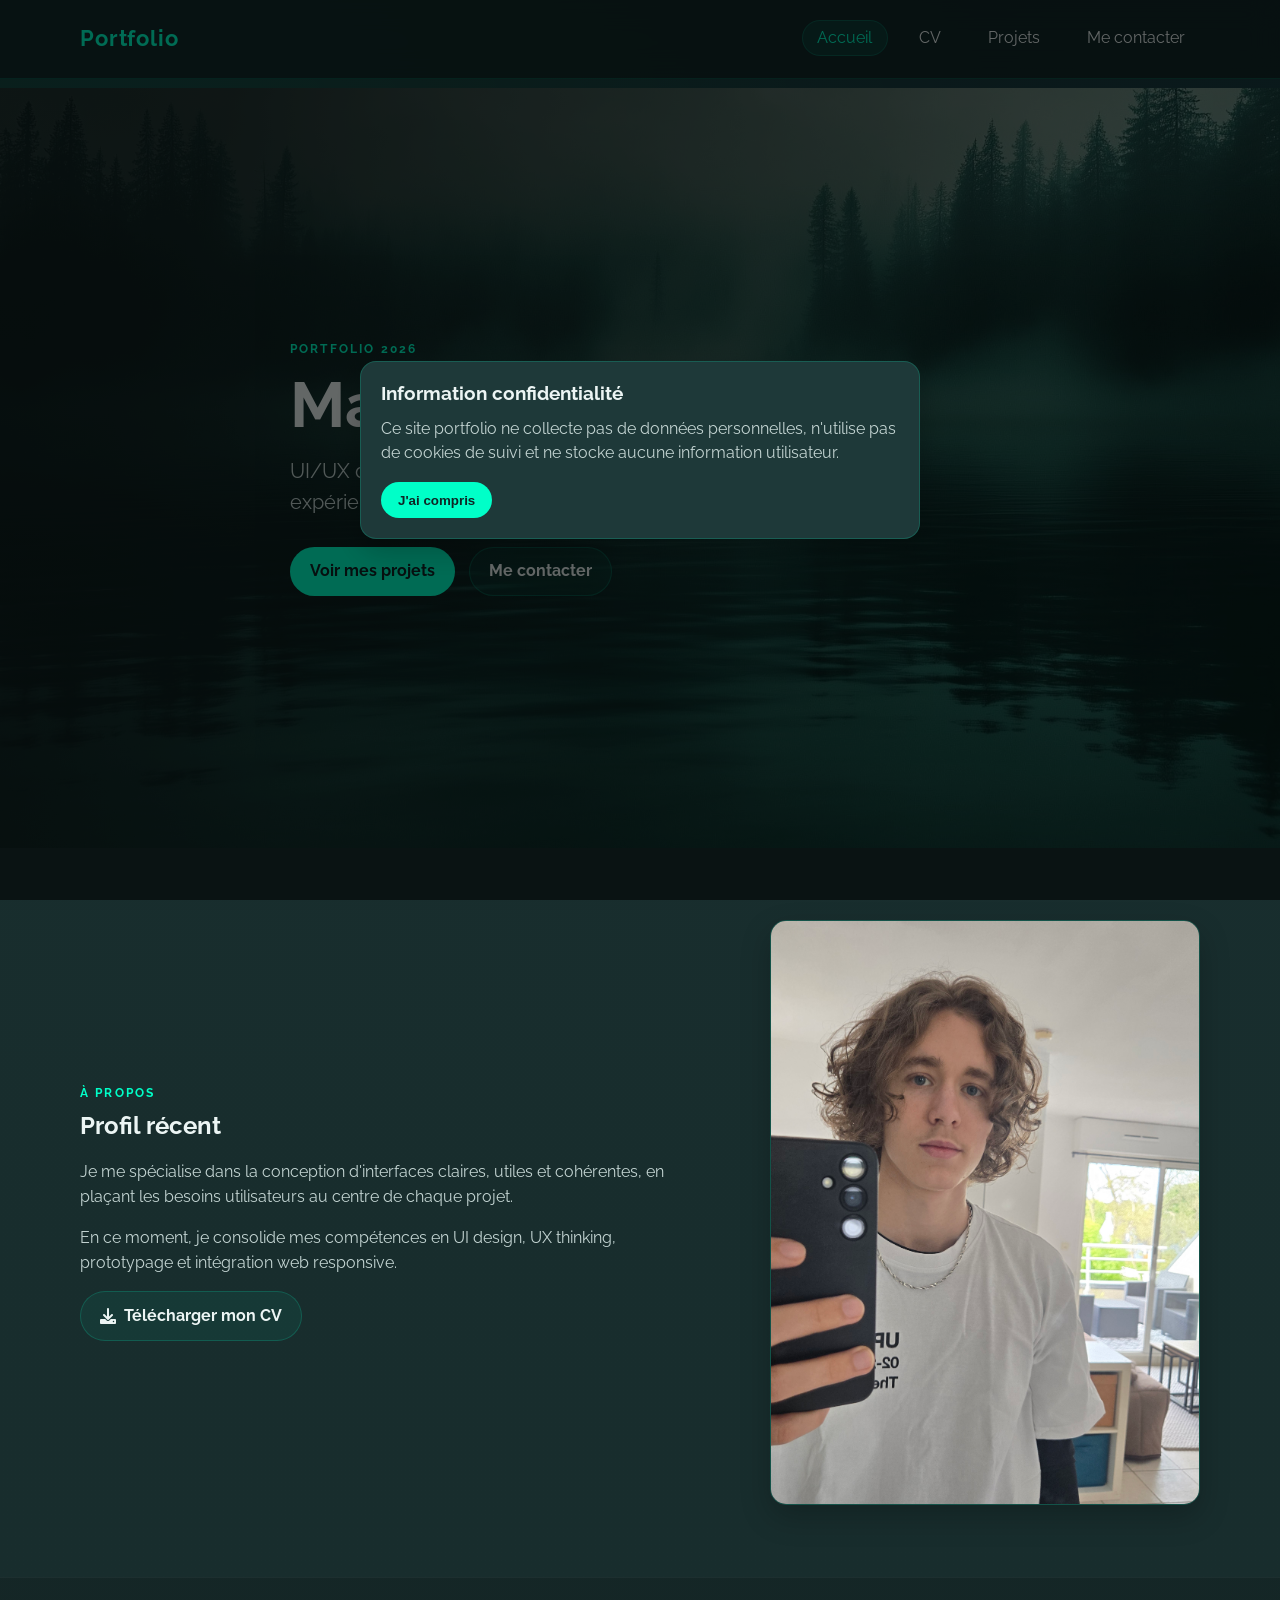
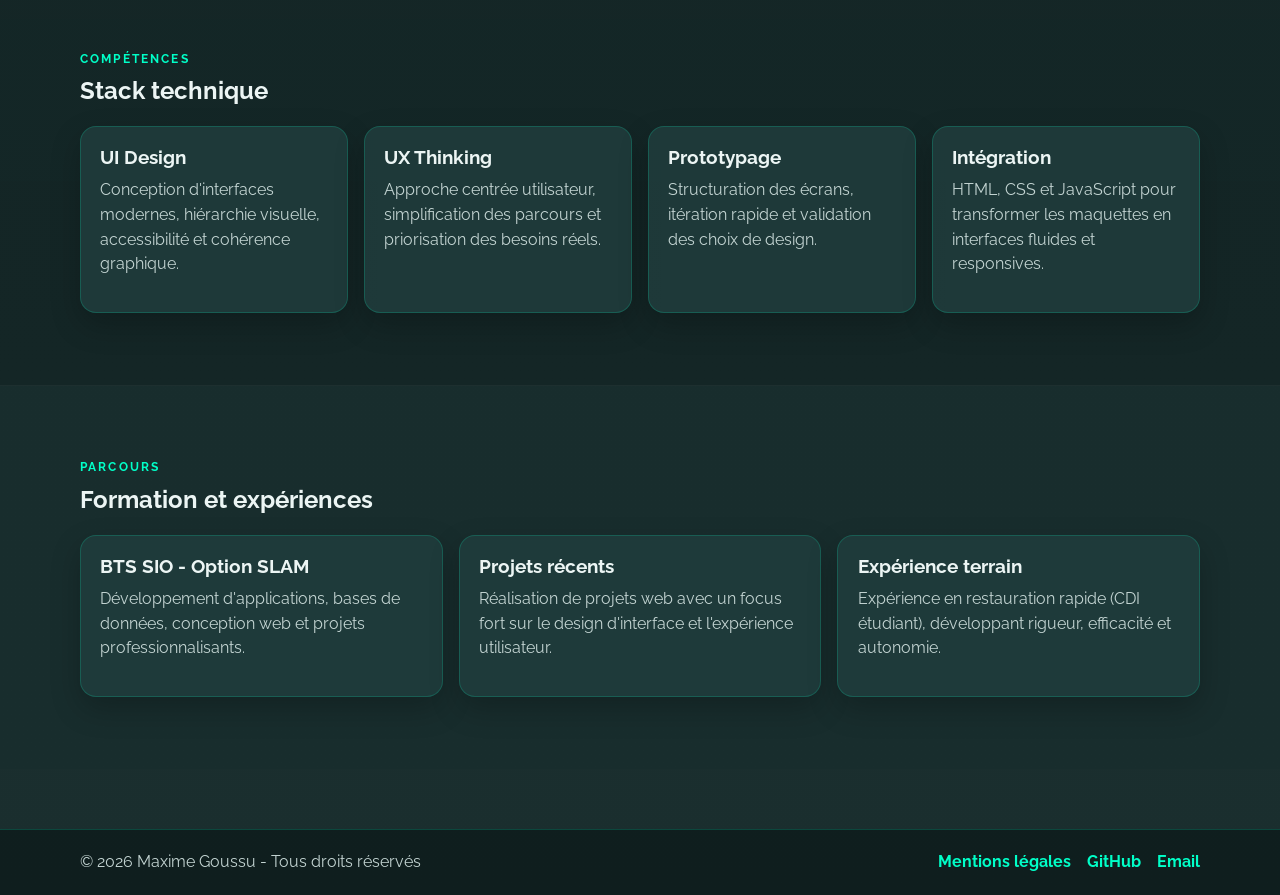
==== index.html @ c1e6940e "Portfolio" ====
﻿<!DOCTYPE html>
<html lang="fr">
<head>
    <meta charset="UTF-8">
    <meta name="viewport" content="width=device-width, initial-scale=1.0">
    <meta name="description" content="Portfolio de Maxime Goussu, UI/UX designer en formation BTS SIO SLAM : projets, compétences et contact.">
    <title>Portfolio | Maxime Goussu</title>
    <link rel="shortcut icon" href="images/logo_simple.ico" type="image/x-icon">
    <link rel="stylesheet" href="styles.css">
    <link rel="stylesheet" href="https://cdnjs.cloudflare.com/ajax/libs/font-awesome/6.0.0/css/all.min.css">
    <script src="site.js" defer></script>
</head>
<body class="page-home">
    <header id="site-header"></header>

    <main>
        <section class="hero">
            <div class="hero-overlay"></div>
            <div class="container hero-content">
                <p class="eyebrow">Portfolio 2026</p>
                <h1>Maxime Goussu</h1>
                <p class="hero-subtitle">
                    UI/UX designer en parcours BTS SIO option SLAM, orienté expérience utilisateur, design d'interface et prototypage moderne.
                </p>
                <div class="hero-actions">
                    <a href="projets.html" class="btn btn-primary">Voir mes projets</a>
                    <a href="contact.html" class="btn btn-secondary">Me contacter</a>
                </div>
            </div>
        </section>

        <section class="section">
            <div class="container split-layout">
                <div>
                    <p class="eyebrow">À propos</p>
                    <h2>Profil récent</h2>
                    <p>
                        Je me spécialise dans la conception d'interfaces claires, utiles et cohérentes, en plaçant les besoins
                        utilisateurs au centre de chaque projet.
                    </p>
                    <p>
                        En ce moment, je consolide mes compétences en UI design, UX thinking, prototypage et intégration web responsive.
                    </p>
                    <a href="downloads/CV_Maxime_Goussu.pdf" download="CV_Maxime_Goussu.pdf" class="btn btn-secondary">
                        <i class="fas fa-download" aria-hidden="true"></i> Télécharger mon CV
                    </a>
                </div>
                <div class="profile-visual">
                    <img src="images/20250505_182228.jpg" alt="Photo de Maxime Goussu">
                </div>
            </div>
        </section>

        <section class="section section-alt">
            <div class="container">
                <p class="eyebrow">Compétences</p>
                <h2>Stack technique</h2>
                <div class="cards-grid">
                    <article class="card">
                        <h3>UI Design</h3>
                        <p>Conception d'interfaces modernes, hiérarchie visuelle, accessibilité et cohérence graphique.</p>
                    </article>
                    <article class="card">
                        <h3>UX Thinking</h3>
                        <p>Approche centrée utilisateur, simplification des parcours et priorisation des besoins réels.</p>
                    </article>
                    <article class="card">
                        <h3>Prototypage</h3>
                        <p>Structuration des écrans, itération rapide et validation des choix de design.</p>
                    </article>
                    <article class="card">
                        <h3>Intégration</h3>
                        <p>HTML, CSS et JavaScript pour transformer les maquettes en interfaces fluides et responsives.</p>
                    </article>
                </div>
            </div>
        </section>

        <section class="section">
            <div class="container">
                <p class="eyebrow">Parcours</p>
                <h2>Formation et expériences</h2>
                <div class="timeline">
                    <article>
                        <h3>BTS SIO - Option SLAM</h3>
                        <p>Développement d'applications, bases de données, conception web et projets professionnalisants.</p>
                    </article>
                    <article>
                        <h3>Projets récents</h3>
                        <p>Réalisation de projets web avec un focus fort sur le design d'interface et l'expérience utilisateur.</p>
                    </article>
                    <article>
                        <h3>Expérience terrain</h3>
                        <p>Expérience en restauration rapide (CDI étudiant), développant rigueur, efficacité et autonomie.</p>
                    </article>
                </div>
            </div>
        </section>
    </main>
</body>
</html>
---- styles.css ----
﻿@font-face {
    font-family: "Raleway";
    src: url("fonts/Raleway/static/Raleway-Regular.ttf") format("truetype");
    font-weight: 400;
    font-style: normal;
}

@font-face {
    font-family: "Raleway";
    src: url("fonts/Raleway/static/Raleway-Bold.ttf") format("truetype");
    font-weight: 700;
    font-style: normal;
}

:root {
    --panel: rgba(33, 61, 61, 0.84);
    --text: #ecf5f4;
    --muted: #c3d4d2;
    --accent: #00ffc8;
    --border: rgba(0, 255, 200, 0.18);
    --shadow: 0 12px 30px rgba(0, 0, 0, 0.22);
    --radius: 16px;
}

* {
    box-sizing: border-box;
}

html,
body {
    margin: 0;
    padding: 0;
}

body {
    font-family: "Raleway", "Segoe UI", sans-serif;
    color: var(--text);
    background:
        radial-gradient(circle at 10% 10%, rgba(0, 255, 200, 0.14), transparent 35%),
        radial-gradient(circle at 90% 20%, rgba(0, 170, 255, 0.12), transparent 36%),
        linear-gradient(180deg, #193434 0%, #1c3131 45%, #1a2e2e 100%);
    min-height: 100vh;
    line-height: 1.55;
}

a {
    color: inherit;
}

.container {
    width: min(1120px, 92%);
    margin: 0 auto;
}

main {
    padding-top: 88px;
}

h1,
h2,
h3 {
    margin-top: 0;
    line-height: 1.2;
}

p {
    margin: 0 0 1rem;
    color: var(--muted);
}

.eyebrow {
    margin-bottom: 0.55rem;
    color: var(--accent);
    text-transform: uppercase;
    letter-spacing: 0.18em;
    font-size: 0.75rem;
    font-weight: 700;
}

.section {
    padding: 72px 0;
}

.section-alt {
    background: linear-gradient(180deg, rgba(12, 28, 28, 0.35), rgba(12, 28, 28, 0.15));
    border-top: 1px solid rgba(255, 255, 255, 0.04);
    border-bottom: 1px solid rgba(255, 255, 255, 0.04);
}

.site-header {
    position: fixed;
    inset: 0 0 auto 0;
    z-index: 1000;
    background: rgba(15, 34, 34, 0.74);
    backdrop-filter: blur(14px);
    border-bottom: 1px solid var(--border);
}


.nav-shell {
    min-height: 78px;
    display: flex;
    align-items: center;
    justify-content: space-between;
    gap: 1rem;
}

.brand {
    text-decoration: none;
    font-weight: 700;
    font-size: clamp(1.1rem, 2.5vw, 1.35rem);
    letter-spacing: 0.04em;
    color: var(--accent);
}

.main-nav ul {
    margin: 0;
    padding: 0;
    list-style: none;
    display: flex;
    gap: 1rem;
}

.main-nav a {
    text-decoration: none;
    color: var(--text);
    border: 1px solid transparent;
    border-radius: 999px;
    padding: 0.45rem 0.9rem;
    transition: all 0.22s ease;
}

.main-nav a:hover,
.main-nav a.is-active {
    border-color: var(--border);
    background: rgba(0, 255, 200, 0.09);
    color: var(--accent);
}

.menu-toggle {
    display: none;
    border: 1px solid var(--border);
    background: transparent;
    border-radius: 12px;
    padding: 0.6rem;
    cursor: pointer;
}

.menu-toggle span {
    display: block;
    width: 20px;
    height: 2px;
    margin: 4px 0;
    background: var(--text);
}

.hero {
    position: relative;
    min-height: min(760px, calc(100vh - 40px));
    display: flex;
    align-items: center;
    overflow: hidden;
    background-image: url("images/background.jpg");
    background-size: cover;
    background-position: center;
    background-attachment: fixed;
}

.hero-overlay {
    position: absolute;
    inset: 0;
    background:
        linear-gradient(110deg, rgba(15, 30, 30, 0.86) 15%, rgba(15, 30, 30, 0.33) 75%),
        linear-gradient(0deg, rgba(0, 255, 200, 0.09), rgba(0, 255, 200, 0.04));
}

.hero-content {
    position: relative;
    z-index: 1;
    padding: 2rem 0;
    max-width: 700px;
    animation: rise-in 0.8s ease-out;
}

.hero h1 {
    font-size: clamp(2rem, 6vw, 4rem);
    margin-bottom: 0.75rem;
}

.hero-subtitle {
    max-width: 620px;
    font-size: clamp(1rem, 2.2vw, 1.25rem);
    margin-bottom: 1.8rem;
}

.hero-actions {
    display: flex;
    flex-wrap: wrap;
    gap: 0.85rem;
}

.page-home .section {
    background: linear-gradient(180deg, rgba(24, 45, 45, 0.97), rgba(24, 45, 45, 0.99));
}

.page-home .section-alt {
    background: linear-gradient(180deg, rgba(20, 38, 38, 0.98), rgba(20, 38, 38, 1));
}

.btn {
    display: inline-flex;
    align-items: center;
    gap: 0.5rem;
    text-decoration: none;
    border-radius: 999px;
    padding: 0.7rem 1.2rem;
    font-weight: 700;
    border: 1px solid transparent;
    transition: all 0.22s ease;
}

.btn-primary {
    color: #0f2525;
    background: var(--accent);
}

.btn-primary:hover {
    background: #68ffe0;
}

.btn-secondary {
    color: var(--text);
    border-color: var(--border);
    background: rgba(0, 255, 200, 0.06);
}

.btn-secondary:hover {
    background: rgba(0, 255, 200, 0.15);
    color: var(--accent);
}

.split-layout {
    display: grid;
    grid-template-columns: 1.2fr 1fr;
    gap: 2rem;
    align-items: center;
}

.profile-visual img {
    width: 100%;
    max-width: 430px;
    border-radius: var(--radius);
    border: 1px solid var(--border);
    box-shadow: var(--shadow);
    display: block;
    margin-left: auto;
}

.cards-grid {
    display: grid;
    grid-template-columns: repeat(4, minmax(0, 1fr));
    gap: 1rem;
}

.card,
.project-card,
.contact-card,
.timeline article,
.legal-content article {
    background: var(--panel);
    border: 1px solid var(--border);
    border-radius: var(--radius);
    padding: 1.2rem;
    box-shadow: var(--shadow);
}

.card h3,
.project-card h3,
.contact-card h2,
.timeline h3,
.legal-content h2 {
    margin-bottom: 0.6rem;
}

.timeline {
    display: grid;
    grid-template-columns: repeat(3, minmax(0, 1fr));
    gap: 1rem;
}

.page-banner {
    padding: 74px 0 28px;
    background:
        linear-gradient(180deg, rgba(0, 255, 200, 0.12), rgba(0, 255, 200, 0.02)),
        rgba(17, 36, 36, 0.44);
    border-bottom: 1px solid var(--border);
}

.page-banner.compact {
    padding-bottom: 20px;
}

.page-banner h1 {
    margin-bottom: 0.8rem;
    font-size: clamp(1.9rem, 4.2vw, 3rem);
}

.projects-status {
    margin-bottom: 1.2rem;
    color: var(--accent);
    font-weight: 700;
}

.projects-grid {
    display: grid;
    grid-template-columns: repeat(2, minmax(0, 1fr));
    gap: 1rem;
}

.project-card {
    display: flex;
    flex-direction: column;
    gap: 0.8rem;
}

.project-meta {
    display: flex;
    gap: 0.7rem;
    flex-wrap: wrap;
    align-items: center;
}

.tag {
    display: inline-flex;
    border-radius: 999px;
    padding: 0.2rem 0.65rem;
    border: 1px solid var(--border);
    font-size: 0.82rem;
    color: var(--accent);
}

.updated-at {
    font-size: 0.85rem;
    color: var(--muted);
}

.project-link,
.contact-card a,
.legal-content a,
.footer-links a {
    color: var(--accent);
    text-decoration: none;
    font-weight: 700;
}

.project-link:hover,
.contact-card a:hover,
.legal-content a:hover,
.footer-links a:hover {
    color: #7dffea;
}

.contact-grid {
    display: grid;
    grid-template-columns: repeat(3, minmax(0, 1fr));
    gap: 1rem;
}

.contact-card h2 {
    font-size: 1.05rem;
    display: flex;
    align-items: center;
    gap: 0.45rem;
}

.cv-section {
    padding-top: 28px;
}

.cv-frame-wrapper {
    border: 1px solid var(--border);
    border-radius: var(--radius);
    overflow: hidden;
    box-shadow: var(--shadow);
    background: rgba(13, 30, 30, 0.92);
}

.cv-frame-wrapper iframe {
    width: 100%;
    height: 75vh;
    border: 0;
}

.legal-content {
    display: grid;
    gap: 1rem;
}

.site-footer {
    border-top: 1px solid var(--border);
    margin-top: 60px;
    background: rgba(13, 28, 28, 0.86);
}

.footer-content {
    display: flex;
    justify-content: space-between;
    align-items: center;
    gap: 1rem;
    padding: 20px 0;
    flex-wrap: wrap;
}

.footer-content p {
    margin: 0;
    color: var(--muted);
}

.footer-links {
    display: flex;
    gap: 1rem;
    align-items: center;
    flex-wrap: wrap;
}

.privacy-popup {
    position: fixed;
    inset: 0;
    background: rgba(0, 0, 0, 0.58);
    display: none;
    align-items: center;
    justify-content: center;
    padding: 1rem;
    z-index: 1200;
}

.privacy-popup.is-visible {
    display: flex;
    animation: fade-in 0.2s ease;
}

.privacy-card {
    width: min(560px, 100%);
    background: #1e3939;
    border: 1px solid var(--border);
    border-radius: var(--radius);
    box-shadow: var(--shadow);
    padding: 1.25rem;
}

.privacy-card h2 {
    margin-bottom: 0.75rem;
    font-size: 1.2rem;
}

.privacy-card p {
    margin-bottom: 1rem;
}

.privacy-card button {
    border: 1px solid transparent;
    background: var(--accent);
    color: #0f2525;
    border-radius: 999px;
    font-weight: 700;
    cursor: pointer;
    padding: 0.6rem 1rem;
}

.privacy-card button:hover {
    background: #67ffe0;
}

@keyframes rise-in {
    from {
        transform: translateY(16px);
        opacity: 0;
    }

    to {
        transform: translateY(0);
        opacity: 1;
    }
}

@keyframes fade-in {
    from {
        opacity: 0;
    }

    to {
        opacity: 1;
    }
}

@media (max-width: 980px) {
    .cards-grid,
    .timeline,
    .projects-grid,
    .contact-grid {
        grid-template-columns: repeat(2, minmax(0, 1fr));
    }

    .split-layout {
        grid-template-columns: 1fr;
    }

    .profile-visual img {
        margin: 0;
        max-width: 100%;
    }
}

@media (max-width: 760px) {
    main {
        padding-top: 74px;
    }

    .menu-toggle {
        display: inline-block;
    }

    .main-nav {
        position: absolute;
        left: 4%;
        right: 4%;
        top: 78px;
        border-radius: 14px;
        border: 1px solid var(--border);
        background: rgba(19, 38, 38, 0.97);
        display: none;
        padding: 0.7rem;
    }

    .main-nav.is-open {
        display: block;
    }

    .main-nav ul {
        flex-direction: column;
        gap: 0.45rem;
    }

    .main-nav a {
        display: block;
        width: 100%;
    }

    .hero {
        min-height: 80vh;
        background-attachment: scroll;
    }

    .section {
        padding: 58px 0;
    }

    .cards-grid,
    .timeline,
    .projects-grid,
    .contact-grid {
        grid-template-columns: 1fr;
    }

    .footer-content {
        align-items: flex-start;
    }
}
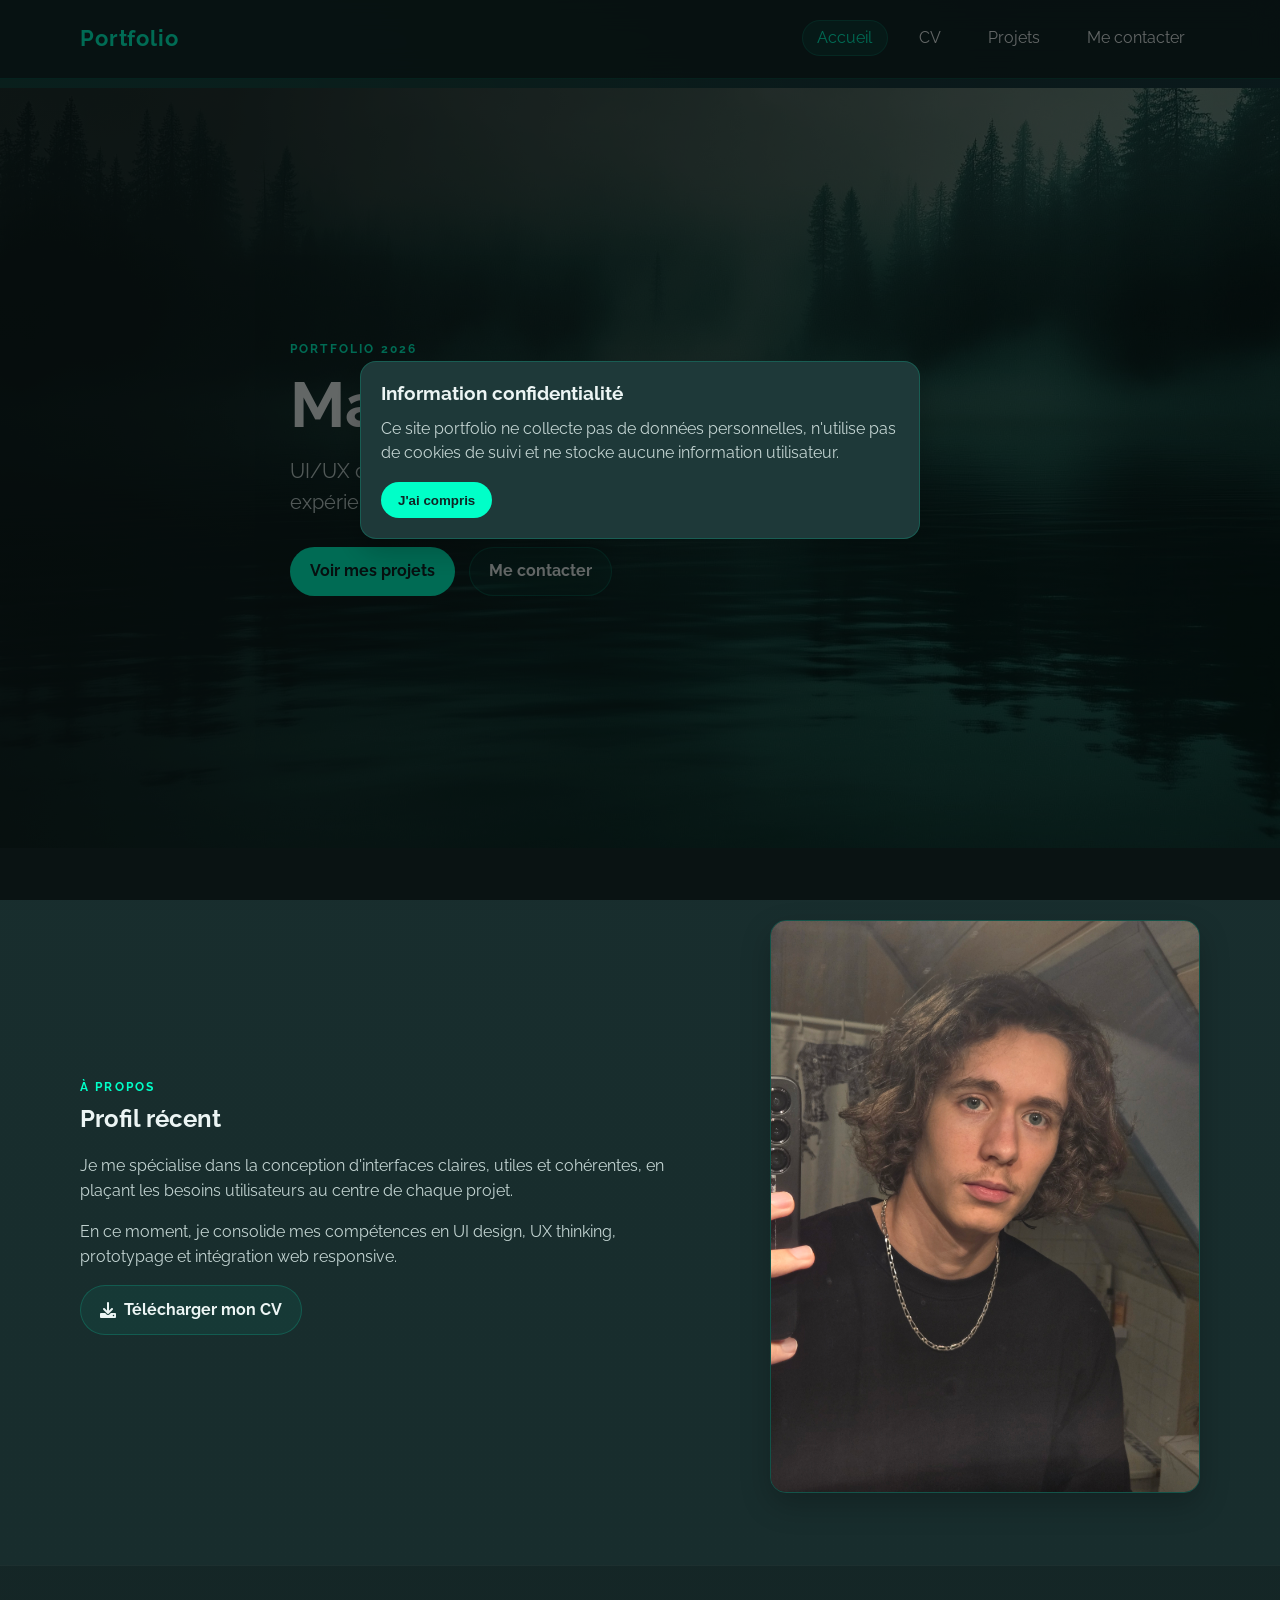
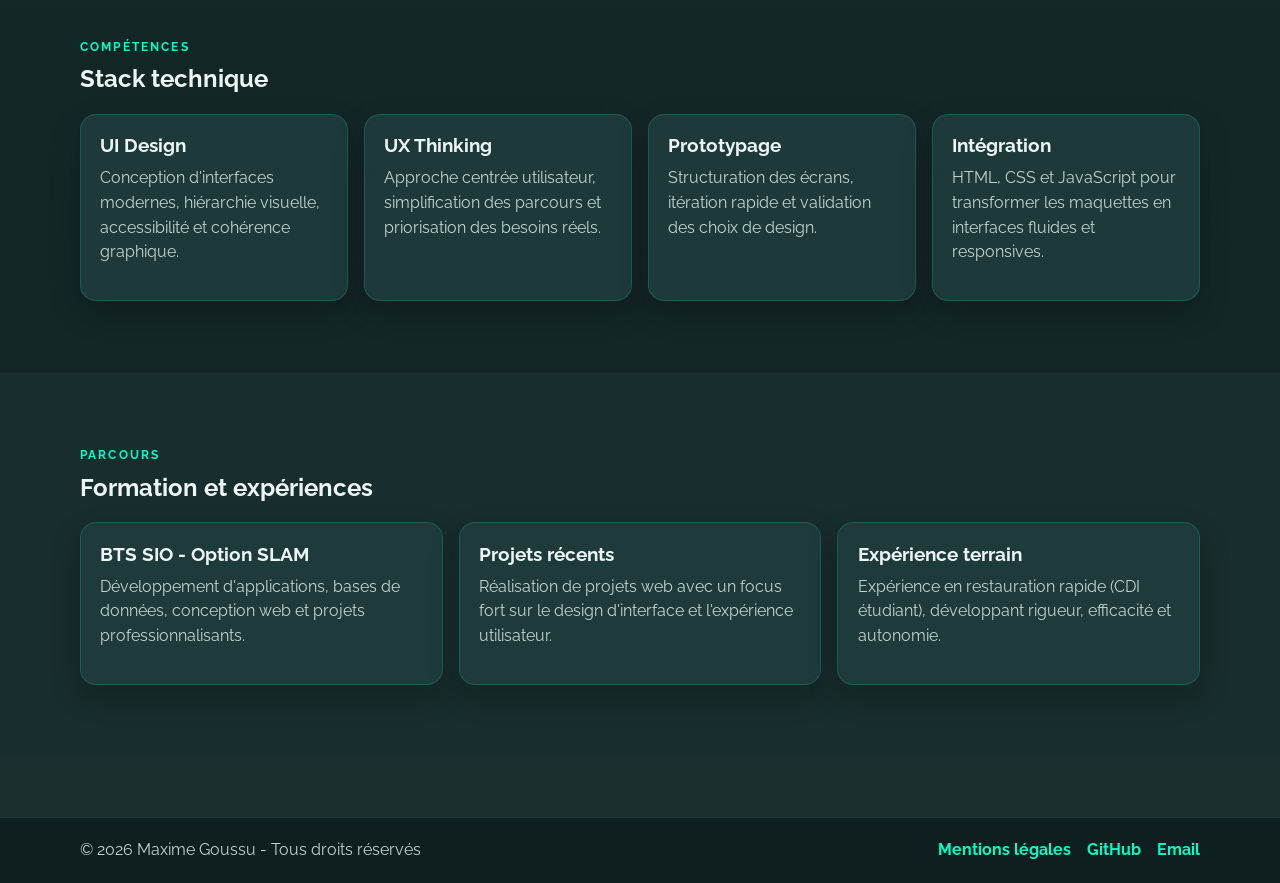
==== commit 84c640f4: "Nouveau logo + photo" ====
--- a/index.html
+++ b/index.html
@@ -46,7 +46,7 @@
                     </a>
                 </div>
                 <div class="profile-visual">
-                    <img src="images/20250505_182228.jpg" alt="Photo de Maxime Goussu">
+                    <img src="images/20251211_172142.jpg" alt="Photo de Maxime Goussu">
                 </div>
             </div>
         </section>
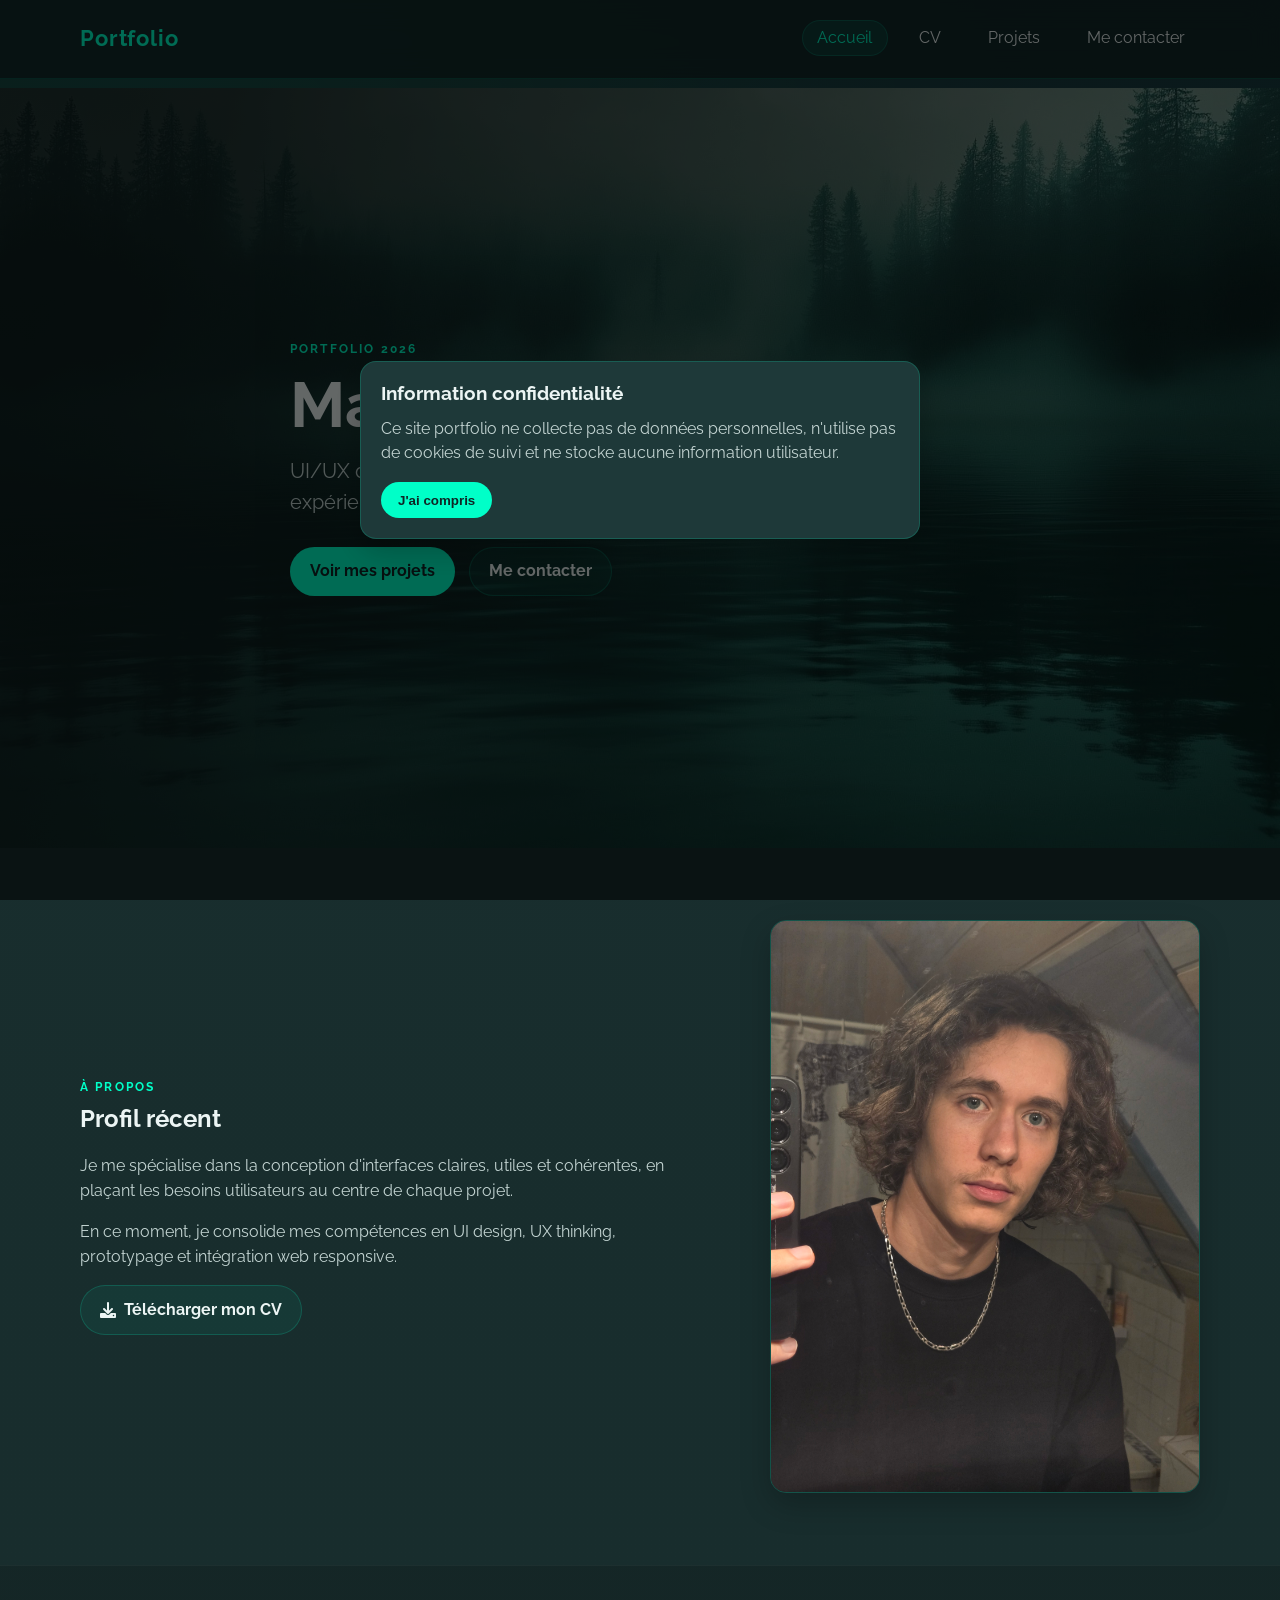
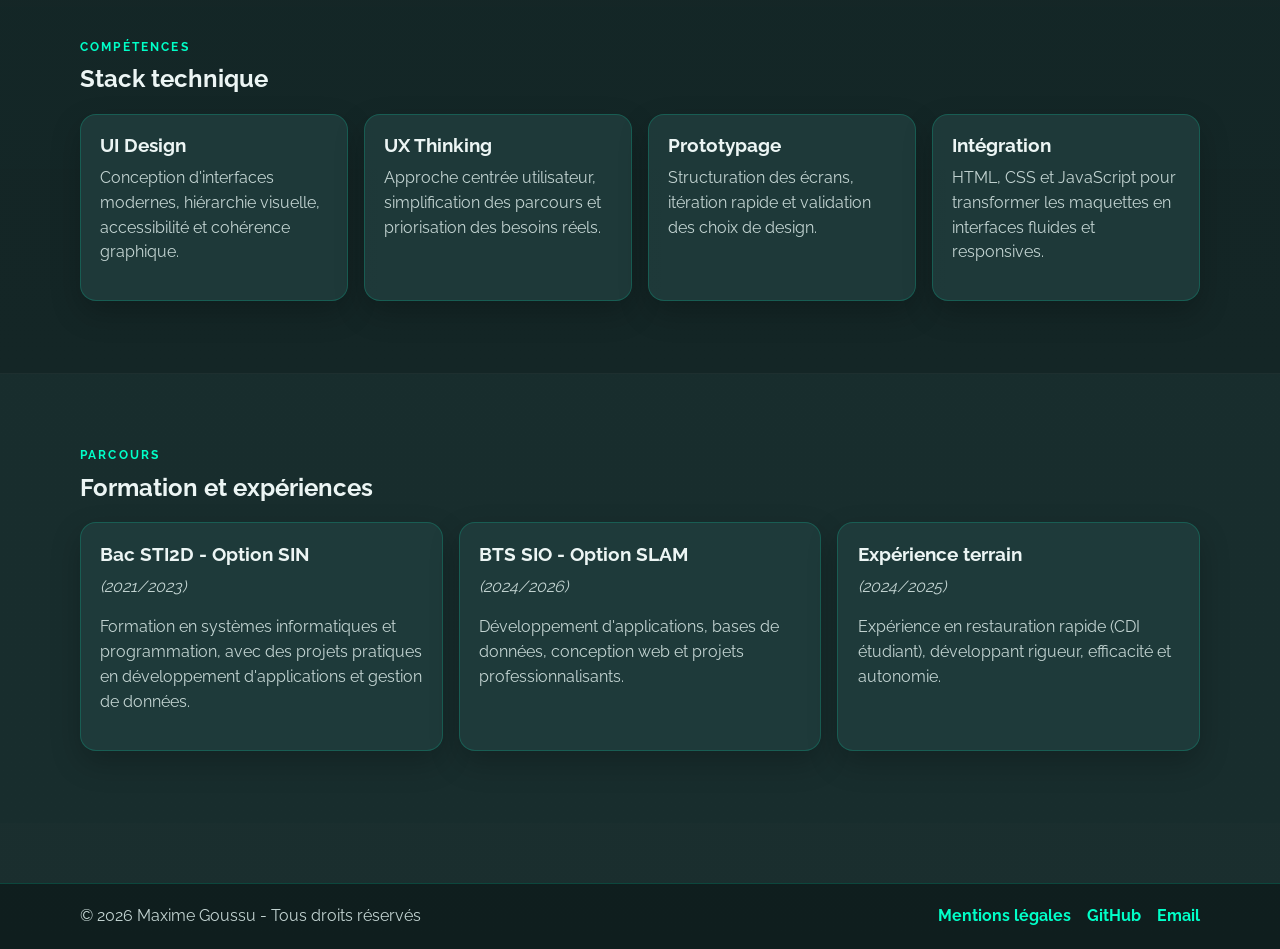
==== commit cc7e0c9d: "Update Parcours" ====
--- a/index.html
+++ b/index.html
@@ -82,15 +82,18 @@
                 <h2>Formation et expériences</h2>
                 <div class="timeline">
                     <article>
+                        <h3>Bac STI2D - Option SIN</h3>
+                        <p><em>(2021/2023)</em></p>
+                        <p>Formation en systèmes informatiques et programmation, avec des projets pratiques en développement d'applications et gestion de données.</p>
+                    </article>
+                    <article>
                         <h3>BTS SIO - Option SLAM</h3>
+                        <p><em>(2024/2026)</em></p>
                         <p>Développement d'applications, bases de données, conception web et projets professionnalisants.</p>
                     </article>
                     <article>
-                        <h3>Projets récents</h3>
-                        <p>Réalisation de projets web avec un focus fort sur le design d'interface et l'expérience utilisateur.</p>
-                    </article>
-                    <article>
                         <h3>Expérience terrain</h3>
+                        <p><em>(2024/2025)</em></p>
                         <p>Expérience en restauration rapide (CDI étudiant), développant rigueur, efficacité et autonomie.</p>
                     </article>
                 </div>
